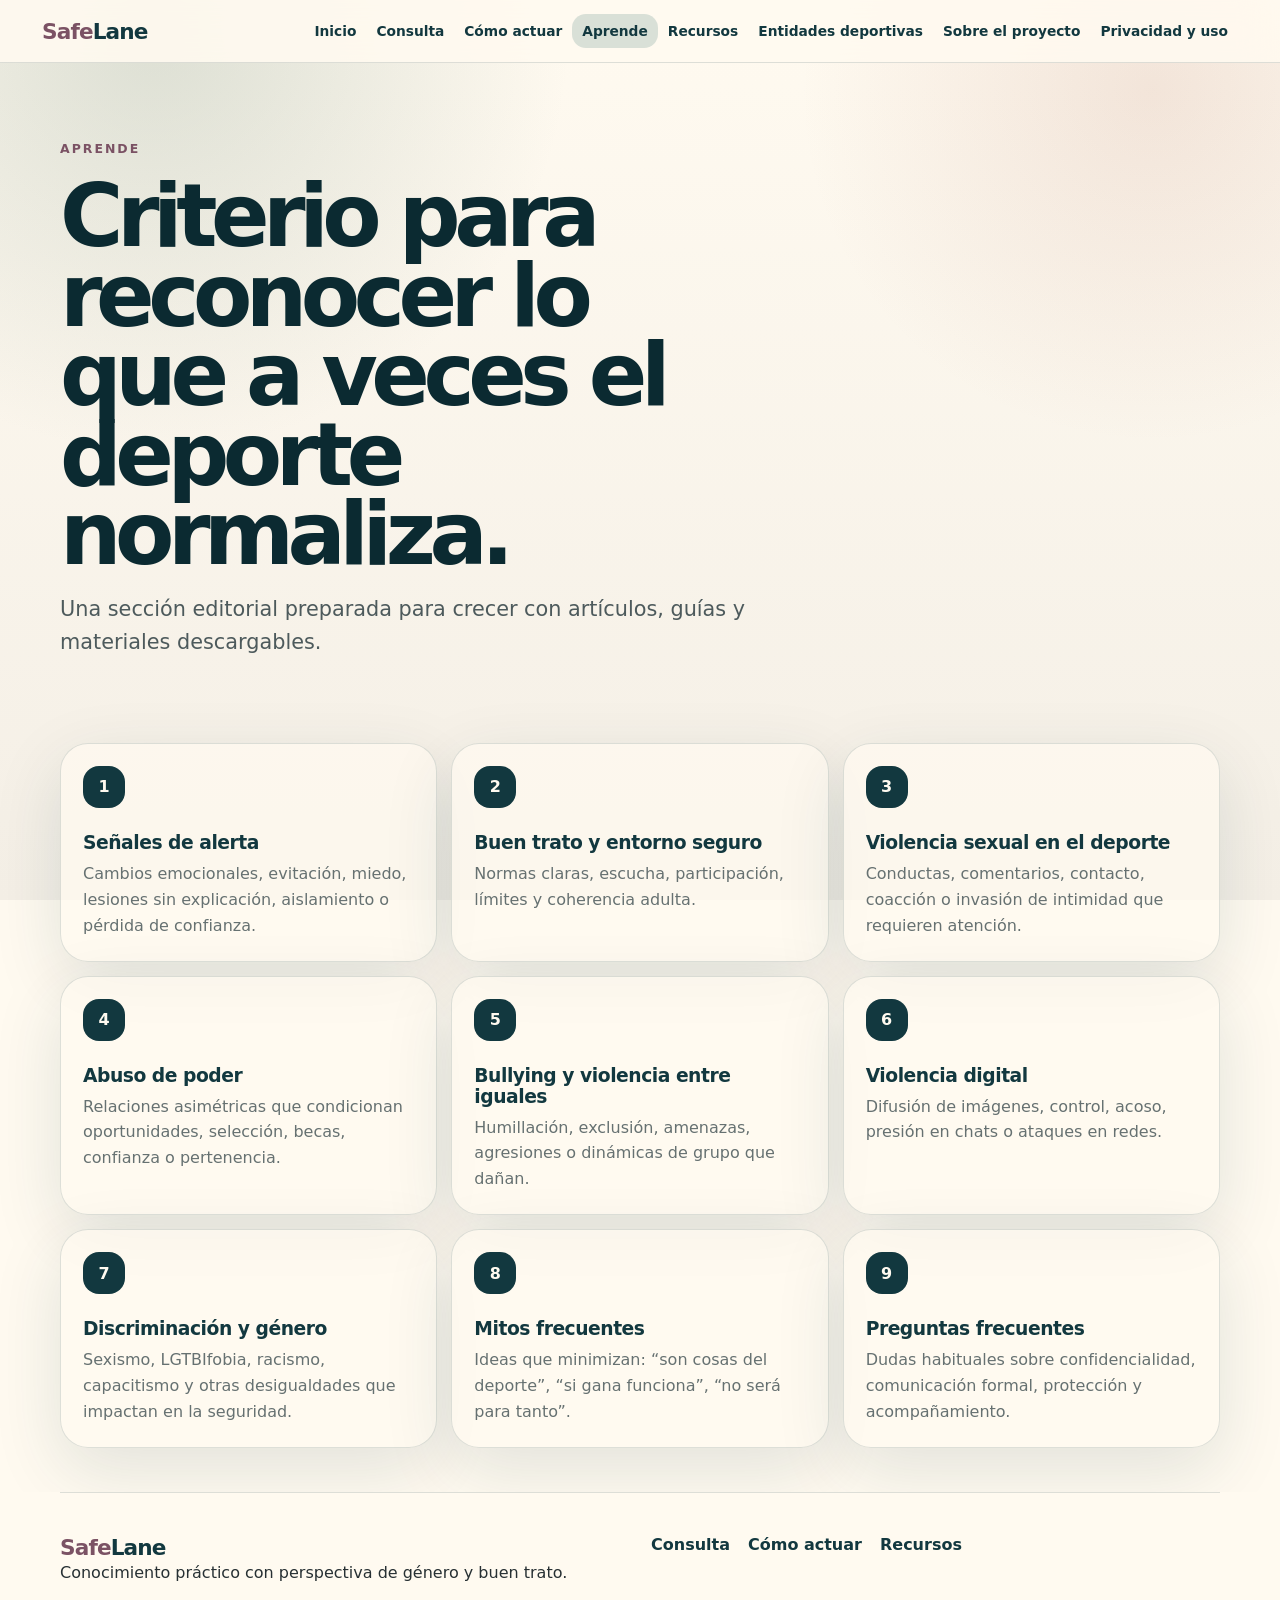
==== aprende.html @ 8ef959f8 "Create SafeLane static website" ====
<!doctype html><html lang="es"><head><meta charset="utf-8"><meta name="viewport" content="width=device-width, initial-scale=1"><title>Aprende | SafeLane</title><link rel="stylesheet" href="styles.css"><script src="script.js" defer></script></head><body><header class="site-header"><a class="brand" href="index.html"><span>Safe</span>Lane</a><button class="menu-toggle" type="button" aria-expanded="false" aria-controls="site-nav">Menú</button><nav id="site-nav" class="site-nav"><a href="index.html">Inicio</a><a href="consulta.html">Consulta</a><a href="como-actuar.html">Cómo actuar</a><a class="active" href="aprende.html">Aprende</a><a href="recursos.html">Recursos</a><a href="entidades.html">Entidades deportivas</a><a href="sobre.html">Sobre el proyecto</a><a href="privacidad.html">Privacidad y uso</a></nav></header><main><section class="hero page-hero"><div class="hero-copy"><p class="eyebrow">Aprende</p><h1>Criterio para reconocer lo que a veces el deporte normaliza.</h1><p class="lead">Una sección editorial preparada para crecer con artículos, guías y materiales descargables.</p></div></section><section class="section grid three"><article class="card"><span class="icon">1</span><h3>Señales de alerta</h3><p>Cambios emocionales, evitación, miedo, lesiones sin explicación, aislamiento o pérdida de confianza.</p></article><article class="card"><span class="icon">2</span><h3>Buen trato y entorno seguro</h3><p>Normas claras, escucha, participación, límites y coherencia adulta.</p></article><article class="card"><span class="icon">3</span><h3>Violencia sexual en el deporte</h3><p>Conductas, comentarios, contacto, coacción o invasión de intimidad que requieren atención.</p></article><article class="card"><span class="icon">4</span><h3>Abuso de poder</h3><p>Relaciones asimétricas que condicionan oportunidades, selección, becas, confianza o pertenencia.</p></article><article class="card"><span class="icon">5</span><h3>Bullying y violencia entre iguales</h3><p>Humillación, exclusión, amenazas, agresiones o dinámicas de grupo que dañan.</p></article><article class="card"><span class="icon">6</span><h3>Violencia digital</h3><p>Difusión de imágenes, control, acoso, presión en chats o ataques en redes.</p></article><article class="card"><span class="icon">7</span><h3>Discriminación y género</h3><p>Sexismo, LGTBIfobia, racismo, capacitismo y otras desigualdades que impactan en la seguridad.</p></article><article class="card"><span class="icon">8</span><h3>Mitos frecuentes</h3><p>Ideas que minimizan: “son cosas del deporte”, “si gana funciona”, “no será para tanto”.</p></article><article class="card"><span class="icon">9</span><h3>Preguntas frecuentes</h3><p>Dudas habituales sobre confidencialidad, comunicación formal, protección y acompañamiento.</p></article></section></main><footer class="site-footer"><div><a class="brand" href="index.html"><span>Safe</span>Lane</a><p>Conocimiento práctico con perspectiva de género y buen trato.</p></div><div class="footer-links"><a href="consulta.html">Consulta</a><a href="como-actuar.html">Cómo actuar</a><a href="recursos.html">Recursos</a></div></footer></body></html>
---- styles.css ----
:root {
  --petrol: #12383f;
  --petrol-2: #0b2a31;
  --sage: #9eafa0;
  --sage-soft: #d9e0d7;
  --linen: #f4efe6;
  --ivory: #fffaf0;
  --sand: #e9dcc8;
  --graphite: #273033;
  --muted: #667171;
  --plum: #7b5264;
  --terra: #b77a68;
  --line: rgba(18, 56, 63, 0.14);
  --shadow: 0 22px 70px rgba(18, 56, 63, 0.12);
}

* { box-sizing: border-box; }

html { scroll-behavior: smooth; }

body {
  margin: 0;
  font-family: Inter, ui-sans-serif, system-ui, -apple-system, BlinkMacSystemFont, "Segoe UI", sans-serif;
  color: var(--graphite);
  background: var(--ivory);
}

body::before {
  content: "";
  position: fixed;
  inset: 0;
  z-index: -1;
  background:
    radial-gradient(circle at 12% 4%, rgba(158, 175, 160, 0.35), transparent 26rem),
    radial-gradient(circle at 90% 10%, rgba(183, 122, 104, 0.16), transparent 22rem),
    linear-gradient(180deg, var(--ivory), var(--linen));
}

a { color: inherit; }

.site-header {
  position: sticky;
  top: 0;
  z-index: 20;
  display: flex;
  align-items: center;
  justify-content: space-between;
  gap: 18px;
  padding: 14px clamp(16px, 4vw, 42px);
  border-bottom: 1px solid var(--line);
  background: rgba(255, 250, 240, 0.9);
  backdrop-filter: blur(18px);
}

.brand {
  color: var(--petrol);
  font-size: 1.35rem;
  font-weight: 850;
  letter-spacing: -0.04em;
  text-decoration: none;
}

.brand span { color: var(--plum); }

.menu-toggle {
  border: 1px solid var(--line);
  border-radius: 999px;
  padding: 10px 14px;
  color: var(--petrol);
  background: var(--ivory);
  font: inherit;
  font-weight: 750;
}

.site-nav {
  display: none;
  position: absolute;
  top: calc(100% + 1px);
  left: 12px;
  right: 12px;
  padding: 12px;
  border: 1px solid var(--line);
  border-radius: 22px;
  background: var(--ivory);
  box-shadow: var(--shadow);
}

.site-nav.open { display: grid; }

.site-nav a {
  padding: 12px;
  border-radius: 14px;
  color: var(--petrol);
  font-size: 0.94rem;
  font-weight: 700;
  text-decoration: none;
}

.site-nav a.active,
.site-nav a:hover { background: var(--sage-soft); }

main { overflow: hidden; }

.hero,
.section,
.site-footer {
  width: min(1160px, calc(100% - 32px));
  margin: 0 auto;
}

.hero {
  display: grid;
  gap: 28px;
  padding: 54px 0 32px;
}

.hero-copy { display: grid; gap: 18px; }

.eyebrow {
  margin: 0;
  color: var(--plum);
  font-size: 0.78rem;
  font-weight: 850;
  letter-spacing: 0.16em;
  text-transform: uppercase;
}

h1, h2, h3, p { margin-top: 0; }

h1 {
  max-width: 860px;
  margin-bottom: 0;
  color: var(--petrol-2);
  font-size: clamp(2.65rem, 12vw, 6.8rem);
  line-height: 0.92;
  letter-spacing: -0.075em;
}

h2 {
  margin-bottom: 12px;
  color: var(--petrol);
  font-size: clamp(1.65rem, 6vw, 3rem);
  line-height: 1;
  letter-spacing: -0.055em;
}

h3 { margin-bottom: 8px; color: var(--petrol); letter-spacing: -0.025em; }

.lead {
  max-width: 720px;
  color: #4d5a5c;
  font-size: clamp(1.05rem, 2vw, 1.3rem);
  line-height: 1.62;
}

p, li { line-height: 1.62; }

.cta-row { display: flex; flex-wrap: wrap; gap: 12px; }

.button {
  display: inline-flex;
  align-items: center;
  justify-content: center;
  min-height: 48px;
  padding: 0 20px;
  border: 1px solid transparent;
  border-radius: 999px;
  font-weight: 850;
  text-decoration: none;
  cursor: pointer;
}

.primary { color: var(--ivory); background: var(--petrol); }
.secondary { color: var(--petrol); border-color: var(--line); background: rgba(255, 250, 240, 0.72); }
.ghost { color: var(--petrol); background: var(--sage-soft); }

.hero-panel,
.panel,
.card,
.about-strip,
.feature-band,
.b2b-callout,
.resource-block,
.form-panel,
.consult-shell,
.notice {
  border: 1px solid var(--line);
  border-radius: 28px;
  background: rgba(255, 250, 240, 0.72);
  box-shadow: var(--shadow);
}

.hero-panel {
  display: grid;
  gap: 12px;
  padding: 14px;
  background: linear-gradient(145deg, rgba(18, 56, 63, 0.94), rgba(18, 56, 63, 0.78));
}

.signal-card {
  padding: 20px;
  border: 1px solid rgba(255,255,255,0.14);
  border-radius: 22px;
  color: var(--ivory);
  background: rgba(255,255,255,0.08);
}

.signal-card span { display: block; margin-bottom: 28px; color: var(--sand); font-weight: 900; }
.signal-card p { margin-bottom: 0; color: rgba(255,250,240,0.76); }

.section { padding: 44px 0; }
.section-head { display: grid; gap: 8px; margin-bottom: 22px; }
.section-head h2 { max-width: 760px; }

.grid { display: grid; gap: 14px; }
.card { padding: 22px; }
.card p { margin-bottom: 0; color: var(--muted); }
.icon {
  display: inline-grid;
  place-items: center;
  width: 42px;
  height: 42px;
  margin-bottom: 24px;
  border-radius: 16px;
  color: var(--ivory);
  background: var(--petrol);
  font-weight: 900;
}

.split { display: grid; gap: 14px; }
.panel { padding: 24px; }
.good { background: rgba(217, 224, 215, 0.65); }
.warning { background: rgba(233, 220, 200, 0.72); }
.check-list { display: grid; gap: 10px; padding-left: 18px; margin-bottom: 0; }
.check-list li::marker { color: var(--plum); }

.steps { display: grid; gap: 14px; }
.steps article { padding: 24px; border-left: 4px solid var(--sage); background: rgba(255,255,255,0.36); }
.steps span { color: var(--plum); font-size: 2rem; font-weight: 900; }

.about-strip,
.b2b-callout,
.contact-grid { display: grid; gap: 20px; align-items: center; padding: 26px; }
.feature-band { padding: 30px; background: var(--petrol); color: var(--ivory); }
.feature-band h2, .feature-band .eyebrow { color: var(--ivory); }
.feature-band p { color: rgba(255,250,240,0.78); }
.b2b-callout { background: linear-gradient(135deg, rgba(217,224,215,0.8), rgba(255,250,240,0.82)); }

.link-card {
  display: flex;
  align-items: end;
  min-height: 132px;
  padding: 20px;
  border: 1px solid var(--line);
  border-radius: 24px;
  color: var(--petrol);
  background: rgba(255,250,240,0.72);
  font-weight: 850;
  text-decoration: none;
}

.page-hero { padding-bottom: 18px; }
.page-hero h1 { font-size: clamp(2.4rem, 10vw, 5.4rem); }

.consult-shell { padding: 18px; }
.progress { height: 10px; border-radius: 999px; background: var(--sage-soft); overflow: hidden; }
.progress-bar { width: 16%; height: 100%; background: var(--petrol); transition: width 0.25s ease; }
.question-step { display: none; padding: 26px 0 8px; }
.question-step.active { display: grid; gap: 16px; }
.choice-grid { display: grid; gap: 10px; }
.choice {
  display: grid;
  gap: 4px;
  padding: 16px;
  border: 1px solid var(--line);
  border-radius: 18px;
  background: rgba(255,255,255,0.42);
  cursor: pointer;
}
.choice input { accent-color: var(--petrol); }
.choice span { font-weight: 850; color: var(--petrol); }
.choice small { color: var(--muted); }
.consult-actions { display: flex; justify-content: space-between; gap: 10px; margin-top: 18px; }
.result-box { display: grid; gap: 14px; padding: 20px; border-radius: 22px; background: var(--sage-soft); }
.hidden { display: none !important; }

.resource-block { padding: 22px; }
.resource-block ul { padding-left: 18px; margin-bottom: 0; }
.tag-row { display: flex; flex-wrap: wrap; gap: 8px; margin-top: 12px; }
.tag { padding: 7px 10px; border-radius: 999px; color: var(--petrol); background: var(--sage-soft); font-size: 0.86rem; font-weight: 800; }

form { display: grid; gap: 12px; }
label { display: grid; gap: 6px; color: var(--petrol); font-weight: 800; }
input, textarea, select {
  width: 100%;
  border: 1px solid var(--line);
  border-radius: 14px;
  padding: 12px 14px;
  color: var(--graphite);
  background: var(--ivory);
  font: inherit;
}
textarea { min-height: 120px; resize: vertical; }
.form-panel { padding: 22px; }
.notice { padding: 18px; background: rgba(183,122,104,0.12); }
.small { color: var(--muted); font-size: 0.9rem; }

.site-footer {
  display: grid;
  gap: 22px;
  padding: 42px 0;
  border-top: 1px solid var(--line);
}
.footer-links { display: flex; flex-wrap: wrap; gap: 12px 18px; }
.footer-links a { color: var(--petrol); font-weight: 750; text-decoration: none; }

@media (min-width: 760px) {
  .menu-toggle { display: none; }
  .site-nav { position: static; display: flex; flex-wrap: wrap; justify-content: flex-end; padding: 0; border: 0; border-radius: 0; background: transparent; box-shadow: none; }
  .site-nav a { padding: 9px 10px; font-size: 0.86rem; }
  .hero { grid-template-columns: minmax(0, 1.25fr) minmax(320px, 0.75fr); align-items: center; padding-top: 76px; }
  .cards-five { grid-template-columns: repeat(5, 1fr); }
  .four { grid-template-columns: repeat(4, 1fr); }
  .grid.two, .split, .contact-grid { grid-template-columns: repeat(2, 1fr); }
  .grid.three, .steps { grid-template-columns: repeat(3, 1fr); }
  .about-strip, .b2b-callout { grid-template-columns: 1fr auto; }
  .choice-grid.two { grid-template-columns: repeat(2, 1fr); }
  .site-footer { grid-template-columns: 1fr 1fr; }
  .site-footer .small { grid-column: 1 / -1; }
}
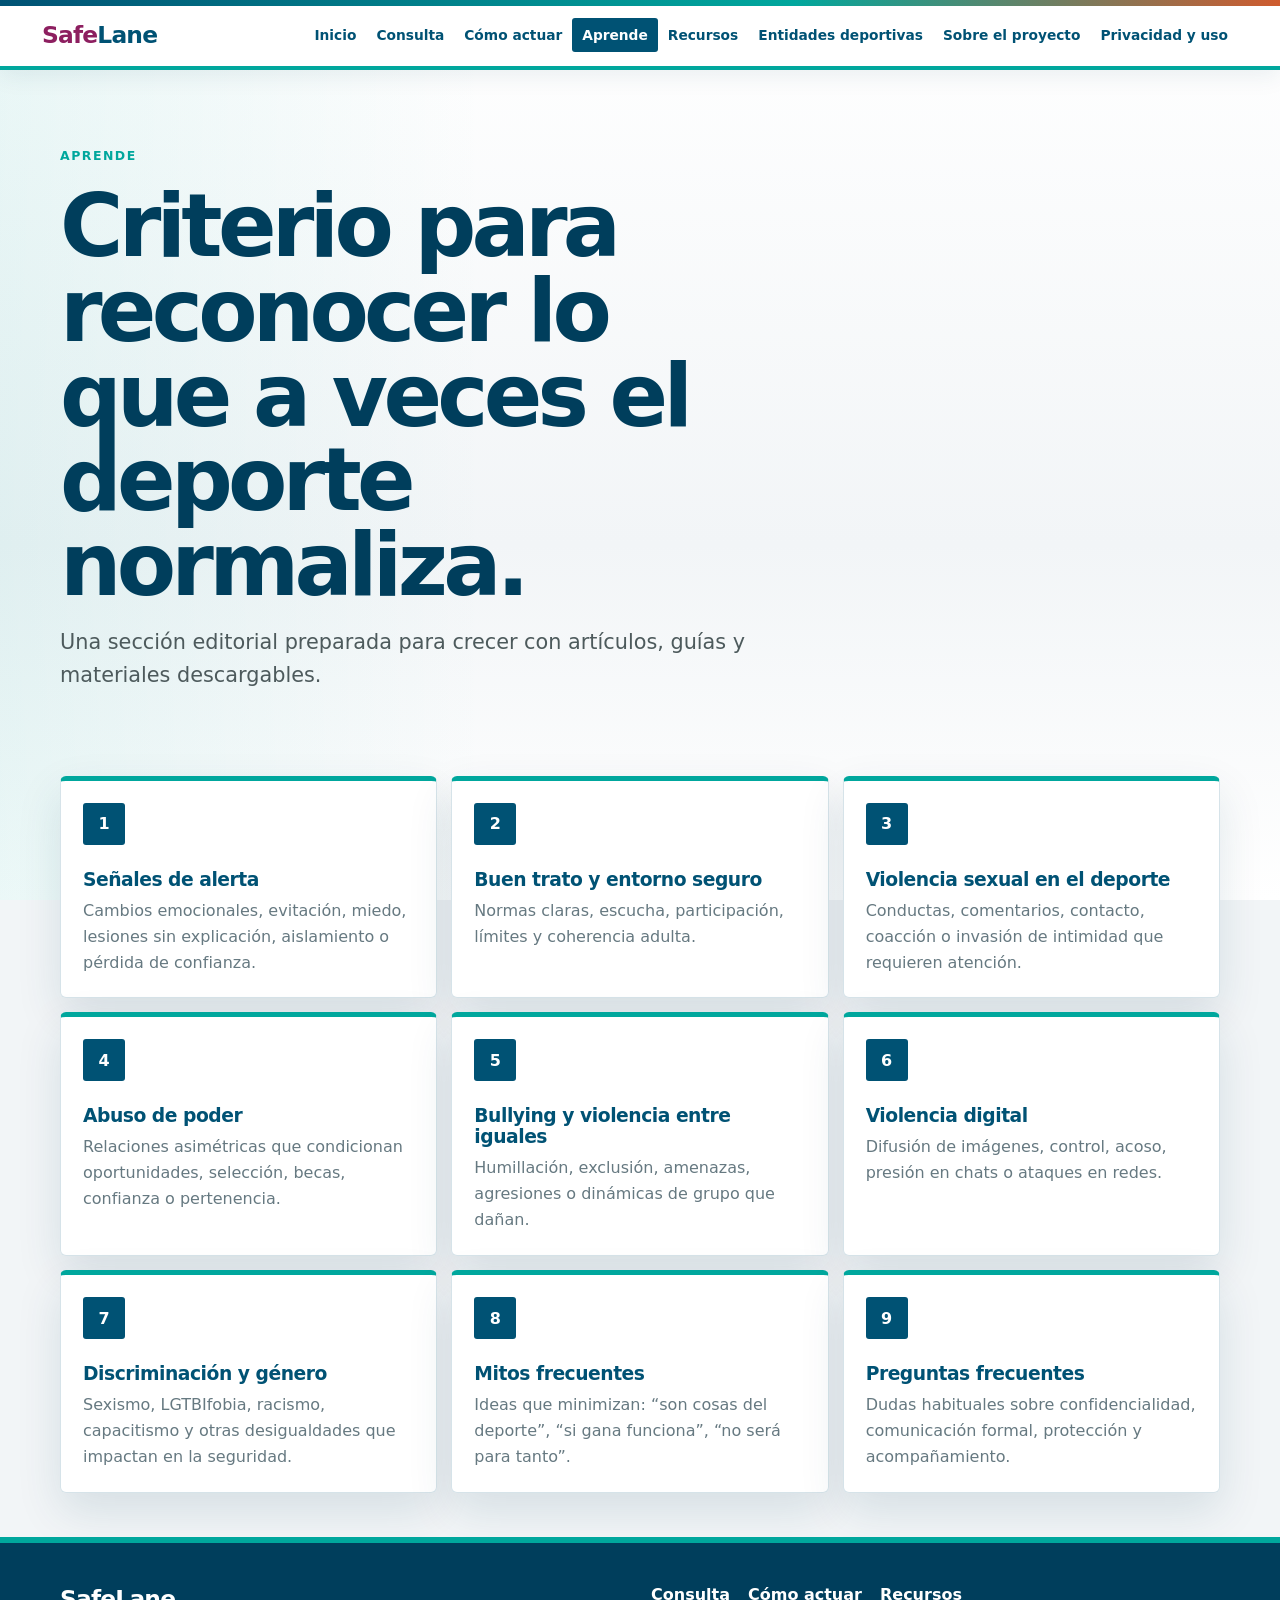
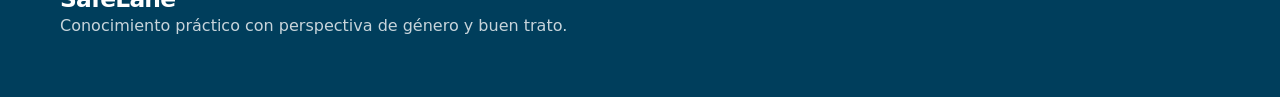
==== commit 584a65b5: "Bust stylesheet cache" ====
--- a/aprende.html
+++ b/aprende.html
@@ -1 +1 @@
-<!doctype html><html lang="es"><head><meta charset="utf-8"><meta name="viewport" content="width=device-width, initial-scale=1"><title>Aprende | SafeLane</title><link rel="stylesheet" href="styles.css"><script src="script.js" defer></script></head><body><header class="site-header"><a class="brand" href="index.html"><span>Safe</span>Lane</a><button class="menu-toggle" type="button" aria-expanded="false" aria-controls="site-nav">Menú</button><nav id="site-nav" class="site-nav"><a href="index.html">Inicio</a><a href="consulta.html">Consulta</a><a href="como-actuar.html">Cómo actuar</a><a class="active" href="aprende.html">Aprende</a><a href="recursos.html">Recursos</a><a href="entidades.html">Entidades deportivas</a><a href="sobre.html">Sobre el proyecto</a><a href="privacidad.html">Privacidad y uso</a></nav></header><main><section class="hero page-hero"><div class="hero-copy"><p class="eyebrow">Aprende</p><h1>Criterio para reconocer lo que a veces el deporte normaliza.</h1><p class="lead">Una sección editorial preparada para crecer con artículos, guías y materiales descargables.</p></div></section><section class="section grid three"><article class="card"><span class="icon">1</span><h3>Señales de alerta</h3><p>Cambios emocionales, evitación, miedo, lesiones sin explicación, aislamiento o pérdida de confianza.</p></article><article class="card"><span class="icon">2</span><h3>Buen trato y entorno seguro</h3><p>Normas claras, escucha, participación, límites y coherencia adulta.</p></article><article class="card"><span class="icon">3</span><h3>Violencia sexual en el deporte</h3><p>Conductas, comentarios, contacto, coacción o invasión de intimidad que requieren atención.</p></article><article class="card"><span class="icon">4</span><h3>Abuso de poder</h3><p>Relaciones asimétricas que condicionan oportunidades, selección, becas, confianza o pertenencia.</p></article><article class="card"><span class="icon">5</span><h3>Bullying y violencia entre iguales</h3><p>Humillación, exclusión, amenazas, agresiones o dinámicas de grupo que dañan.</p></article><article class="card"><span class="icon">6</span><h3>Violencia digital</h3><p>Difusión de imágenes, control, acoso, presión en chats o ataques en redes.</p></article><article class="card"><span class="icon">7</span><h3>Discriminación y género</h3><p>Sexismo, LGTBIfobia, racismo, capacitismo y otras desigualdades que impactan en la seguridad.</p></article><article class="card"><span class="icon">8</span><h3>Mitos frecuentes</h3><p>Ideas que minimizan: “son cosas del deporte”, “si gana funciona”, “no será para tanto”.</p></article><article class="card"><span class="icon">9</span><h3>Preguntas frecuentes</h3><p>Dudas habituales sobre confidencialidad, comunicación formal, protección y acompañamiento.</p></article></section></main><footer class="site-footer"><div><a class="brand" href="index.html"><span>Safe</span>Lane</a><p>Conocimiento práctico con perspectiva de género y buen trato.</p></div><div class="footer-links"><a href="consulta.html">Consulta</a><a href="como-actuar.html">Cómo actuar</a><a href="recursos.html">Recursos</a></div></footer></body></html>
+<!doctype html><html lang="es"><head><meta charset="utf-8"><meta name="viewport" content="width=device-width, initial-scale=1"><title>Aprende | SafeLane</title><link rel="stylesheet" href="styles.css?v=3"><script src="script.js" defer></script></head><body><header class="site-header"><a class="brand" href="index.html"><span>Safe</span>Lane</a><button class="menu-toggle" type="button" aria-expanded="false" aria-controls="site-nav">Menú</button><nav id="site-nav" class="site-nav"><a href="index.html">Inicio</a><a href="consulta.html">Consulta</a><a href="como-actuar.html">Cómo actuar</a><a class="active" href="aprende.html">Aprende</a><a href="recursos.html">Recursos</a><a href="entidades.html">Entidades deportivas</a><a href="sobre.html">Sobre el proyecto</a><a href="privacidad.html">Privacidad y uso</a></nav></header><main><section class="hero page-hero"><div class="hero-copy"><p class="eyebrow">Aprende</p><h1>Criterio para reconocer lo que a veces el deporte normaliza.</h1><p class="lead">Una sección editorial preparada para crecer con artículos, guías y materiales descargables.</p></div></section><section class="section grid three"><article class="card"><span class="icon">1</span><h3>Señales de alerta</h3><p>Cambios emocionales, evitación, miedo, lesiones sin explicación, aislamiento o pérdida de confianza.</p></article><article class="card"><span class="icon">2</span><h3>Buen trato y entorno seguro</h3><p>Normas claras, escucha, participación, límites y coherencia adulta.</p></article><article class="card"><span class="icon">3</span><h3>Violencia sexual en el deporte</h3><p>Conductas, comentarios, contacto, coacción o invasión de intimidad que requieren atención.</p></article><article class="card"><span class="icon">4</span><h3>Abuso de poder</h3><p>Relaciones asimétricas que condicionan oportunidades, selección, becas, confianza o pertenencia.</p></article><article class="card"><span class="icon">5</span><h3>Bullying y violencia entre iguales</h3><p>Humillación, exclusión, amenazas, agresiones o dinámicas de grupo que dañan.</p></article><article class="card"><span class="icon">6</span><h3>Violencia digital</h3><p>Difusión de imágenes, control, acoso, presión en chats o ataques en redes.</p></article><article class="card"><span class="icon">7</span><h3>Discriminación y género</h3><p>Sexismo, LGTBIfobia, racismo, capacitismo y otras desigualdades que impactan en la seguridad.</p></article><article class="card"><span class="icon">8</span><h3>Mitos frecuentes</h3><p>Ideas que minimizan: “son cosas del deporte”, “si gana funciona”, “no será para tanto”.</p></article><article class="card"><span class="icon">9</span><h3>Preguntas frecuentes</h3><p>Dudas habituales sobre confidencialidad, comunicación formal, protección y acompañamiento.</p></article></section></main><footer class="site-footer"><div><a class="brand" href="index.html"><span>Safe</span>Lane</a><p>Conocimiento práctico con perspectiva de género y buen trato.</p></div><div class="footer-links"><a href="consulta.html">Consulta</a><a href="como-actuar.html">Cómo actuar</a><a href="recursos.html">Recursos</a></div></footer></body></html>
--- a/styles.css
+++ b/styles.css
@@ -1,17 +1,17 @@
 :root {
-  --petrol: #12383f;
-  --petrol-2: #0b2a31;
-  --sage: #9eafa0;
-  --sage-soft: #d9e0d7;
-  --linen: #f4efe6;
-  --ivory: #fffaf0;
-  --sand: #e9dcc8;
-  --graphite: #273033;
-  --muted: #667171;
-  --plum: #7b5264;
-  --terra: #b77a68;
-  --line: rgba(18, 56, 63, 0.14);
-  --shadow: 0 22px 70px rgba(18, 56, 63, 0.12);
+  --petrol: #005274;
+  --petrol-2: #003e5c;
+  --sage: #00a79d;
+  --sage-soft: #dff4f1;
+  --linen: #f2f5f7;
+  --ivory: #ffffff;
+  --sand: #eef2f4;
+  --graphite: #26343b;
+  --muted: #667981;
+  --plum: #8d1f60;
+  --terra: #cf5b2e;
+  --line: rgba(0, 82, 116, 0.16);
+  --shadow: 0 18px 46px rgba(0, 62, 92, 0.12);
 }
 
 * { box-sizing: border-box; }
@@ -22,7 +22,7 @@
   margin: 0;
   font-family: Inter, ui-sans-serif, system-ui, -apple-system, BlinkMacSystemFont, "Segoe UI", sans-serif;
   color: var(--graphite);
-  background: var(--ivory);
+  background: var(--linen);
 }
 
 body::before {
@@ -31,9 +31,19 @@
   inset: 0;
   z-index: -1;
   background:
-    radial-gradient(circle at 12% 4%, rgba(158, 175, 160, 0.35), transparent 26rem),
-    radial-gradient(circle at 90% 10%, rgba(183, 122, 104, 0.16), transparent 22rem),
-    linear-gradient(180deg, var(--ivory), var(--linen));
+    linear-gradient(90deg, rgba(0, 167, 157, 0.08), transparent 38%),
+    linear-gradient(180deg, #ffffff 0, #f2f5f7 34rem, #ffffff 100%);
+}
+
+body::after {
+  content: "";
+  position: fixed;
+  top: 0;
+  left: 0;
+  right: 0;
+  z-index: 30;
+  height: 6px;
+  background: linear-gradient(90deg, var(--petrol), var(--sage) 62%, var(--terra));
 }
 
 a { color: inherit; }
@@ -46,17 +56,18 @@
   align-items: center;
   justify-content: space-between;
   gap: 18px;
-  padding: 14px clamp(16px, 4vw, 42px);
-  border-bottom: 1px solid var(--line);
-  background: rgba(255, 250, 240, 0.9);
-  backdrop-filter: blur(18px);
+  padding: 18px clamp(16px, 4vw, 42px) 14px;
+  border-bottom: 4px solid var(--sage);
+  background: rgba(255, 255, 255, 0.96);
+  box-shadow: 0 6px 22px rgba(0, 62, 92, 0.08);
+  backdrop-filter: blur(14px);
 }
 
 .brand {
   color: var(--petrol);
-  font-size: 1.35rem;
+  font-size: 1.46rem;
   font-weight: 850;
-  letter-spacing: -0.04em;
+  letter-spacing: -0.035em;
   text-decoration: none;
 }
 
@@ -64,7 +75,7 @@
 
 .menu-toggle {
   border: 1px solid var(--line);
-  border-radius: 999px;
+  border-radius: 4px;
   padding: 10px 14px;
   color: var(--petrol);
   background: var(--ivory);
@@ -80,7 +91,7 @@
   right: 12px;
   padding: 12px;
   border: 1px solid var(--line);
-  border-radius: 22px;
+  border-radius: 4px;
   background: var(--ivory);
   box-shadow: var(--shadow);
 }
@@ -89,7 +100,7 @@
 
 .site-nav a {
   padding: 12px;
-  border-radius: 14px;
+  border-radius: 3px;
   color: var(--petrol);
   font-size: 0.94rem;
   font-weight: 700;
@@ -97,7 +108,7 @@
 }
 
 .site-nav a.active,
-.site-nav a:hover { background: var(--sage-soft); }
+.site-nav a:hover { color: #fff; background: var(--petrol); }
 
 main { overflow: hidden; }
 
@@ -111,17 +122,32 @@
 .hero {
   display: grid;
   gap: 28px;
-  padding: 54px 0 32px;
-}
+  padding: 48px 0 32px;
+}
+
+.hero-home {
+  width: 100%;
+  max-width: none;
+  padding: 58px max(16px, calc((100vw - 1160px) / 2)) 46px;
+  background:
+    linear-gradient(90deg, rgba(0, 62, 92, 0.96), rgba(0, 82, 116, 0.9)),
+    linear-gradient(135deg, var(--petrol-2), var(--petrol));
+}
+
+.hero-home h1,
+.hero-home .lead,
+.hero-home .eyebrow { color: #fff; }
+
+.hero-home .lead { color: rgba(255, 255, 255, 0.86); }
 
 .hero-copy { display: grid; gap: 18px; }
 
 .eyebrow {
   margin: 0;
-  color: var(--plum);
+  color: var(--sage);
   font-size: 0.78rem;
   font-weight: 850;
-  letter-spacing: 0.16em;
+  letter-spacing: 0.12em;
   text-transform: uppercase;
 }
 
@@ -131,9 +157,9 @@
   max-width: 860px;
   margin-bottom: 0;
   color: var(--petrol-2);
-  font-size: clamp(2.65rem, 12vw, 6.8rem);
-  line-height: 0.92;
-  letter-spacing: -0.075em;
+  font-size: clamp(2.25rem, 9vw, 5.7rem);
+  line-height: 0.98;
+  letter-spacing: -0.055em;
 }
 
 h2 {
@@ -141,7 +167,7 @@
   color: var(--petrol);
   font-size: clamp(1.65rem, 6vw, 3rem);
   line-height: 1;
-  letter-spacing: -0.055em;
+  letter-spacing: -0.04em;
 }
 
 h3 { margin-bottom: 8px; color: var(--petrol); letter-spacing: -0.025em; }
@@ -161,18 +187,19 @@
   display: inline-flex;
   align-items: center;
   justify-content: center;
-  min-height: 48px;
-  padding: 0 20px;
+  min-height: 46px;
+  padding: 0 18px;
   border: 1px solid transparent;
-  border-radius: 999px;
+  border-radius: 4px;
   font-weight: 850;
   text-decoration: none;
   cursor: pointer;
 }
 
 .primary { color: var(--ivory); background: var(--petrol); }
-.secondary { color: var(--petrol); border-color: var(--line); background: rgba(255, 250, 240, 0.72); }
-.ghost { color: var(--petrol); background: var(--sage-soft); }
+.primary:hover { background: var(--petrol-2); }
+.secondary { color: var(--petrol); border-color: var(--petrol); background: #fff; }
+.ghost { color: #fff; background: var(--sage); }
 
 .hero-panel,
 .panel,
@@ -185,8 +212,8 @@
 .consult-shell,
 .notice {
   border: 1px solid var(--line);
-  border-radius: 28px;
-  background: rgba(255, 250, 240, 0.72);
+  border-radius: 6px;
+  background: rgba(255, 255, 255, 0.96);
   box-shadow: var(--shadow);
 }
 
@@ -199,13 +226,13 @@
 
 .signal-card {
   padding: 20px;
-  border: 1px solid rgba(255,255,255,0.14);
-  border-radius: 22px;
+  border: 1px solid rgba(255,255,255,0.18);
+  border-radius: 4px;
   color: var(--ivory);
   background: rgba(255,255,255,0.08);
 }
 
-.signal-card span { display: block; margin-bottom: 28px; color: var(--sand); font-weight: 900; }
+.signal-card span { display: block; margin-bottom: 28px; color: #6fe2d8; font-weight: 900; }
 .signal-card p { margin-bottom: 0; color: rgba(255,250,240,0.76); }
 
 .section { padding: 44px 0; }
@@ -213,7 +240,7 @@
 .section-head h2 { max-width: 760px; }
 
 .grid { display: grid; gap: 14px; }
-.card { padding: 22px; }
+.card { padding: 22px; border-top: 5px solid var(--sage); }
 .card p { margin-bottom: 0; color: var(--muted); }
 .icon {
   display: inline-grid;
@@ -221,7 +248,7 @@
   width: 42px;
   height: 42px;
   margin-bottom: 24px;
-  border-radius: 16px;
+  border-radius: 3px;
   color: var(--ivory);
   background: var(--petrol);
   font-weight: 900;
@@ -229,22 +256,22 @@
 
 .split { display: grid; gap: 14px; }
 .panel { padding: 24px; }
-.good { background: rgba(217, 224, 215, 0.65); }
-.warning { background: rgba(233, 220, 200, 0.72); }
+.good { background: #e9f7f5; }
+.warning { background: #fff3ea; border-top: 5px solid var(--terra); }
 .check-list { display: grid; gap: 10px; padding-left: 18px; margin-bottom: 0; }
-.check-list li::marker { color: var(--plum); }
+.check-list li::marker { color: var(--sage); }
 
 .steps { display: grid; gap: 14px; }
-.steps article { padding: 24px; border-left: 4px solid var(--sage); background: rgba(255,255,255,0.36); }
-.steps span { color: var(--plum); font-size: 2rem; font-weight: 900; }
+.steps article { padding: 24px; border-left: 6px solid var(--sage); background: #fff; box-shadow: inset 0 -1px 0 var(--line); }
+.steps span { color: var(--petrol); font-size: 2rem; font-weight: 900; }
 
 .about-strip,
 .b2b-callout,
 .contact-grid { display: grid; gap: 20px; align-items: center; padding: 26px; }
-.feature-band { padding: 30px; background: var(--petrol); color: var(--ivory); }
+.feature-band { padding: 30px; background: linear-gradient(90deg, var(--petrol-2), var(--petrol)); color: var(--ivory); }
 .feature-band h2, .feature-band .eyebrow { color: var(--ivory); }
 .feature-band p { color: rgba(255,250,240,0.78); }
-.b2b-callout { background: linear-gradient(135deg, rgba(217,224,215,0.8), rgba(255,250,240,0.82)); }
+.b2b-callout { background: linear-gradient(135deg, #e9f7f5, #ffffff); border-left: 6px solid var(--sage); }
 
 .link-card {
   display: flex;
@@ -252,9 +279,9 @@
   min-height: 132px;
   padding: 20px;
   border: 1px solid var(--line);
-  border-radius: 24px;
-  color: var(--petrol);
-  background: rgba(255,250,240,0.72);
+  border-radius: 4px;
+  color: var(--petrol);
+  background: #fff;
   font-weight: 850;
   text-decoration: none;
 }
@@ -273,46 +300,53 @@
   gap: 4px;
   padding: 16px;
   border: 1px solid var(--line);
-  border-radius: 18px;
-  background: rgba(255,255,255,0.42);
+  border-radius: 4px;
+  background: #fff;
   cursor: pointer;
 }
 .choice input { accent-color: var(--petrol); }
 .choice span { font-weight: 850; color: var(--petrol); }
 .choice small { color: var(--muted); }
 .consult-actions { display: flex; justify-content: space-between; gap: 10px; margin-top: 18px; }
-.result-box { display: grid; gap: 14px; padding: 20px; border-radius: 22px; background: var(--sage-soft); }
+.result-box { display: grid; gap: 14px; padding: 20px; border-radius: 4px; background: var(--sage-soft); border-left: 6px solid var(--sage); }
 .hidden { display: none !important; }
 
 .resource-block { padding: 22px; }
 .resource-block ul { padding-left: 18px; margin-bottom: 0; }
 .tag-row { display: flex; flex-wrap: wrap; gap: 8px; margin-top: 12px; }
-.tag { padding: 7px 10px; border-radius: 999px; color: var(--petrol); background: var(--sage-soft); font-size: 0.86rem; font-weight: 800; }
+.tag { padding: 7px 10px; border-radius: 3px; color: var(--petrol); background: var(--sage-soft); font-size: 0.86rem; font-weight: 800; }
 
 form { display: grid; gap: 12px; }
 label { display: grid; gap: 6px; color: var(--petrol); font-weight: 800; }
 input, textarea, select {
   width: 100%;
   border: 1px solid var(--line);
-  border-radius: 14px;
+  border-radius: 4px;
   padding: 12px 14px;
   color: var(--graphite);
-  background: var(--ivory);
+  background: #fff;
   font: inherit;
 }
 textarea { min-height: 120px; resize: vertical; }
 .form-panel { padding: 22px; }
-.notice { padding: 18px; background: rgba(183,122,104,0.12); }
+.notice { padding: 18px; background: #fff3ea; border-left: 6px solid var(--terra); }
 .small { color: var(--muted); font-size: 0.9rem; }
 
 .site-footer {
   display: grid;
   gap: 22px;
-  padding: 42px 0;
-  border-top: 1px solid var(--line);
+  width: 100%;
+  padding: 42px max(16px, calc((100vw - 1160px) / 2));
+  border-top: 6px solid var(--sage);
+  color: #fff;
+  background: var(--petrol-2);
 }
 .footer-links { display: flex; flex-wrap: wrap; gap: 12px 18px; }
-.footer-links a { color: var(--petrol); font-weight: 750; text-decoration: none; }
+.site-footer .brand,
+.site-footer .brand span { color: #fff; }
+.site-footer p,
+.site-footer .small { color: rgba(255, 255, 255, 0.78); }
+.footer-links a { color: #fff; font-weight: 750; text-decoration: none; }
 
 @media (min-width: 760px) {
   .menu-toggle { display: none; }
